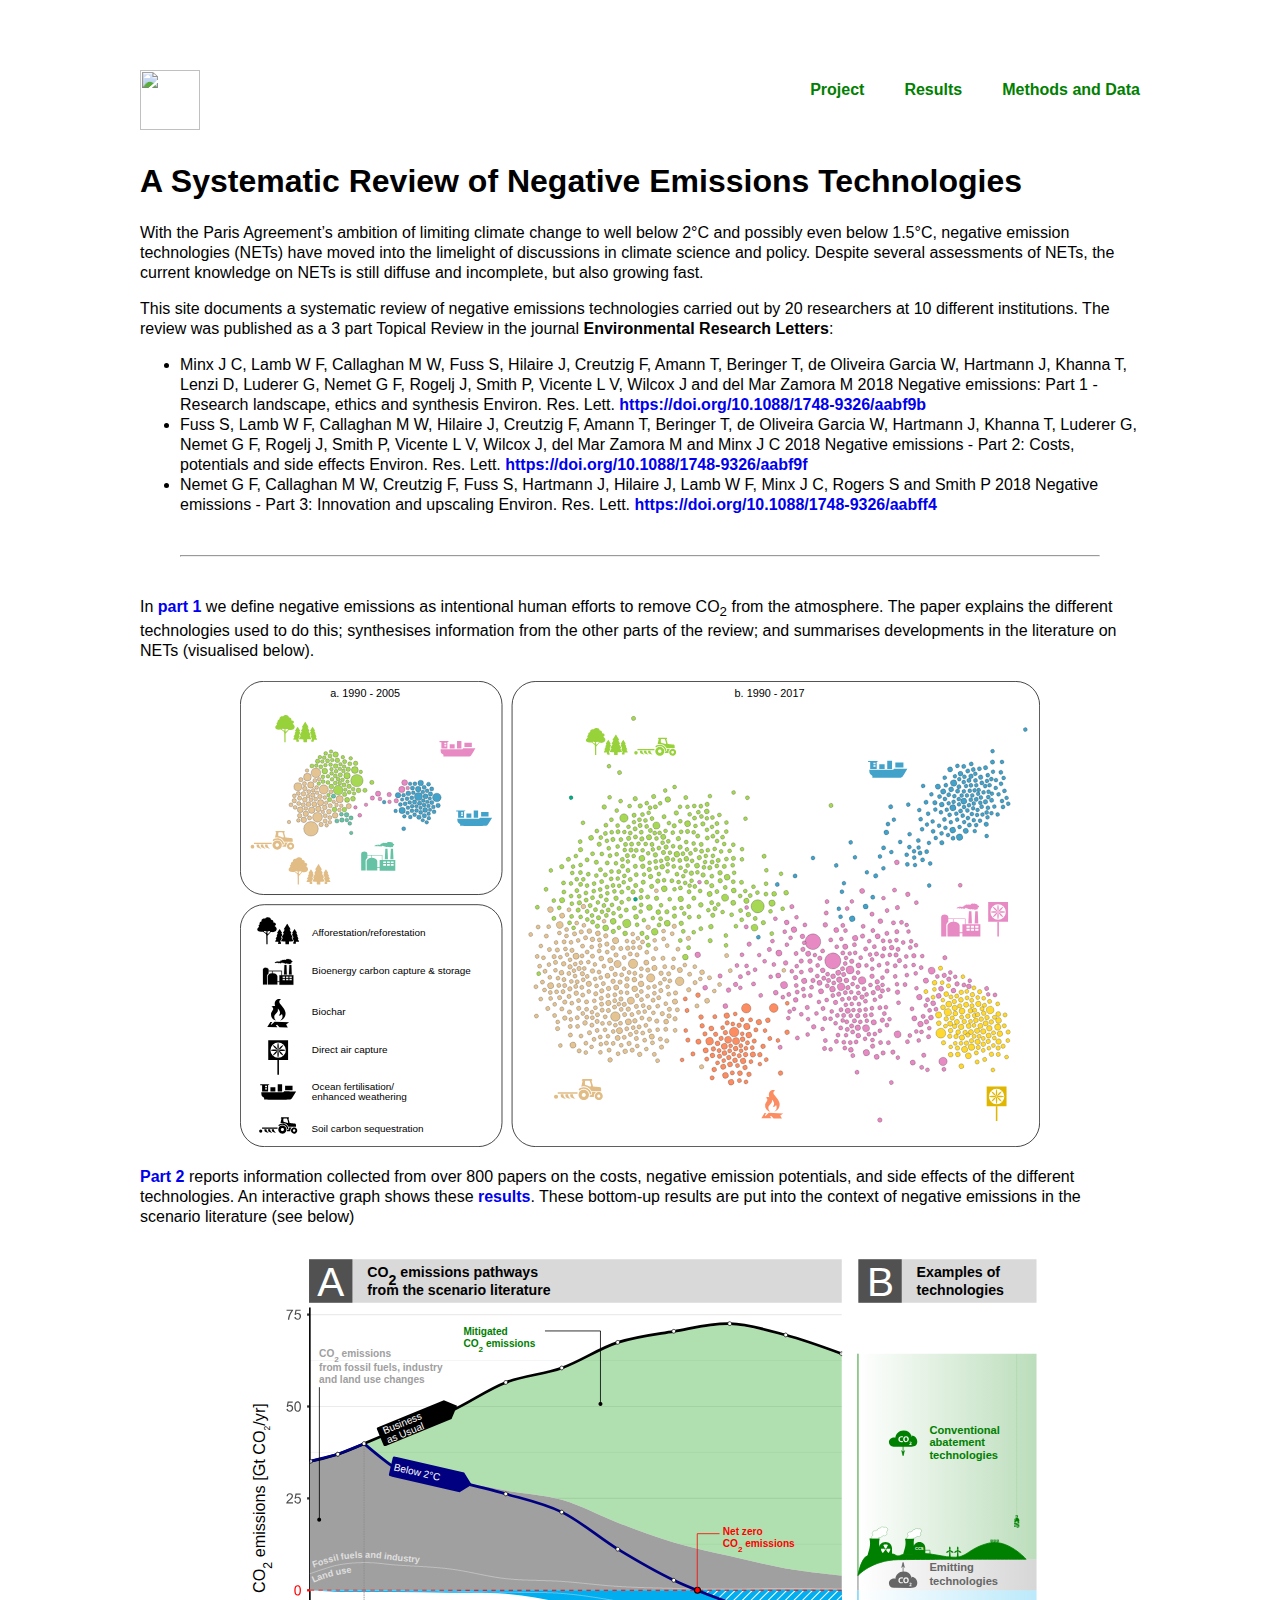
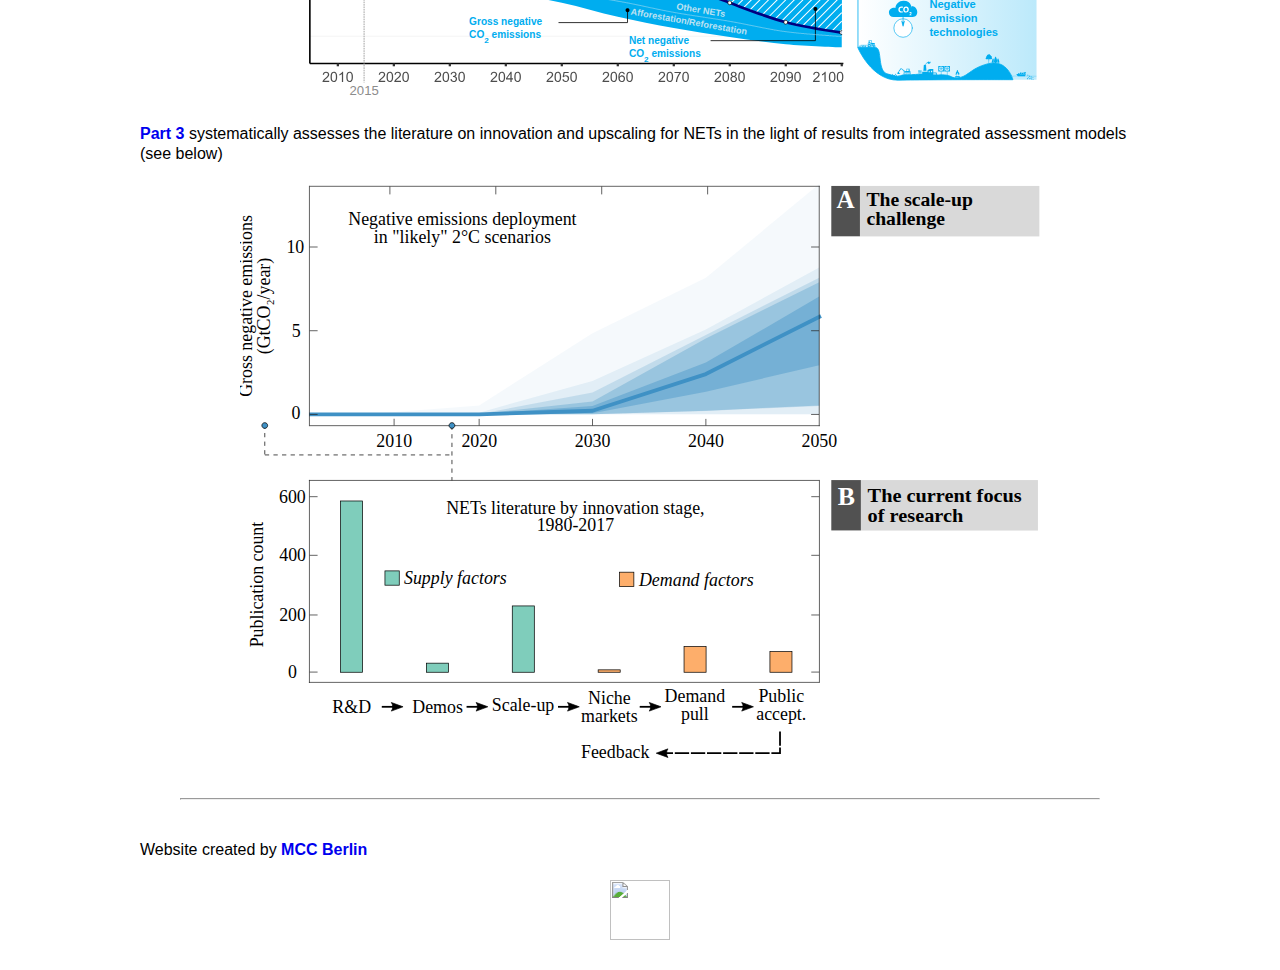
==== index.html @ 325e1fa8 "iterate website" ====
<html>
<head>

<script src="https://ajax.googleapis.com/ajax/libs/jquery/3.2.1/jquery.min.js"></script>

<meta http-equiv="Content-Type" content="text/html; charset=UTF-8" />
<title>NETs Review</title>
<link href="site/style.css" rel="stylesheet" type="text/css">
</head>

<body>

<div id="main">

  <div class="header">
    <img class="logo" src="/site/mcc-berlin-logo" height="60">
<a class="span" href="/methods/">Methods and Data</a>
<a class="span" href="/results/">Results</a>
<a class="span" href="/">Project</a>
  </div>

  <!-- <div class="inner"> -->

    <h1>A Systematic Review of Negative Emissions Technologies</h1>

    <p>With the Paris Agreement’s ambition of limiting climate change to well
      below 2°C and possibly even below 1.5°C, negative emission technologies
      (NETs) have moved into the limelight of discussions in climate science and
      policy. Despite several assessments of NETs, the current knowledge on NETs
      is still diffuse and incomplete, but also growing fast.
    </p>
    <p>This site documents a systematic review of negative emissions technologies
      carried out by 20 researchers at 10 different institutions. The review was
      published as a 3 part Topical Review in the journal
      <a href"http://iopscience.iop.org/journal/1748-9326">Environmental Research Letters</a>:
      <ul>
        <li>Minx J C, Lamb W F, Callaghan M W, Fuss S, Hilaire J, Creutzig F,
          Amann T, Beringer T, de Oliveira Garcia W, Hartmann J, Khanna T,
          Lenzi D, Luderer G, Nemet G F, Rogelj J, Smith P, Vicente L V,
          Wilcox J and del Mar Zamora M 2018 Negative emissions: Part 1 - Research landscape, ethics and synthesis Environ. Res. Lett. <a href="https://doi.org/10.1088/1748-9326/aabf9b">https://doi.org/10.1088/1748-9326/aabf9b</a></li>
        <li>Fuss S, Lamb W F, Callaghan M W, Hilaire J, Creutzig F, Amann T, Beringer T, de Oliveira Garcia W, Hartmann J, Khanna T, Luderer G, Nemet G F, Rogelj J, Smith P, Vicente L V, Wilcox J, del Mar Zamora M and Minx J C 2018 Negative emissions - Part 2: Costs, potentials and side effects Environ. Res. Lett. <a href="https://doi.org/10.1088/1748-9326/aabf9f">https://doi.org/10.1088/1748-9326/aabf9f</a></li>
        <li>Nemet G F, Callaghan M W, Creutzig F, Fuss S, Hartmann J, Hilaire J, Lamb W F, Minx J C, Rogers S and Smith P 2018 Negative emissions - Part 3: Innovation and upscaling Environ. Res. Lett. <a href="https://doi.org/10.1088/1748-9326/aabff4">https://doi.org/10.1088/1748-9326/aabff4</a></li>
      </ul>

      <!-- <h2>About NETs</h2> -->
      <hr class="padded"></hr>
      In <a href="https://doi.org/10.1088/1748-9326/aabf9b">part 1</a> we define negative emissions as intentional human efforts to remove CO<sub>2</sub> from the atmosphere. The paper explains the different technologies used to do this; synthesises information from the other parts of the review; and summarises developments in the literature on NETs (visualised below).
      <img src="/site/Fig5_bibliographic coupling network.svg" width="80%"/>
      <p><a href="https://doi.org/10.1088/1748-9326/aabf9f">Part 2</a> reports information collected from over 800 papers on the costs, negative emission potentials, and side effects of the different technologies. An interactive graph shows these  <a href="/results/#heatbars">results</a>.
        These bottom-up results are put into the context of negative emissions in the scenario literature (see below)
        <img src="/site/conceptual_plot_edited_2017-09-25.svg" width="80%">
      <p><a href="https://doi.org/10.1088/1748-9326/aabff4">Part 3</a> systematically assesses the literature on innovation and upscaling for NETs in the light of results from integrated assessment models (see below)
        <img src="/site/NETs innovation paper 3.svg" width="80%">
        <hr class="padded"></hr>

        <div class="footer">Website created by <a href="mcc-berlin.net">MCC Berlin</a>
          <img src="/site/mcc-berlin-logo" height="60"></div>




  </h3>
  <h3>



</div>

</body>

</html>
---- site/style.css ----
body {
	font: 16px Calibri, "Gill Sans", "Trebuchet MS", sans-serif;
	line-height: 1.25;
	margin: 0;
	padding: 0;
}

#main {
    align: center;
    margin-left: auto;
    margin-right: auto;

		width: 1000px;
    /* border-left: 1px solid grey;
    border-right: 1px solid grey; */
    padding: 10px;
}

/*.html-widget {
	margin-left: -40px;
}*/

div.main-container {
	width: 1100px;
	padding:0px;
	margin-left: -20px;
}

div.header {
	padding: 40px 0px 10px;
	text-align:right;
	height: 80px;
}

div.header > a.span {
	padding: 30px 0px 10px 40px;
	color: green;
	text-decoration: none;
	float: right
}

img.logo {
	float: left;
}

img {
  display: block;
  align: center;
  margin-left: auto;
  margin-right: auto;

}

.hovertext > path {
	fill: black;
}

div.inner {
  align: center;
  margin-left: auto;
  margin-right: auto;
  width: 80%;
}

/*.iframe-holder {
    width:106%;
    margin-left: -4%;
}*/

iframe {
    width:100%;
    height:100%;
    background-color: none;
    border: none;
}

a {
	text-decoration: none;
	font-weight: bolder
}

.svg-container {
  border: "1px solid black";
}

hr.padded {
	margin: 40px;
}

img {
	margin:20px auto;
}
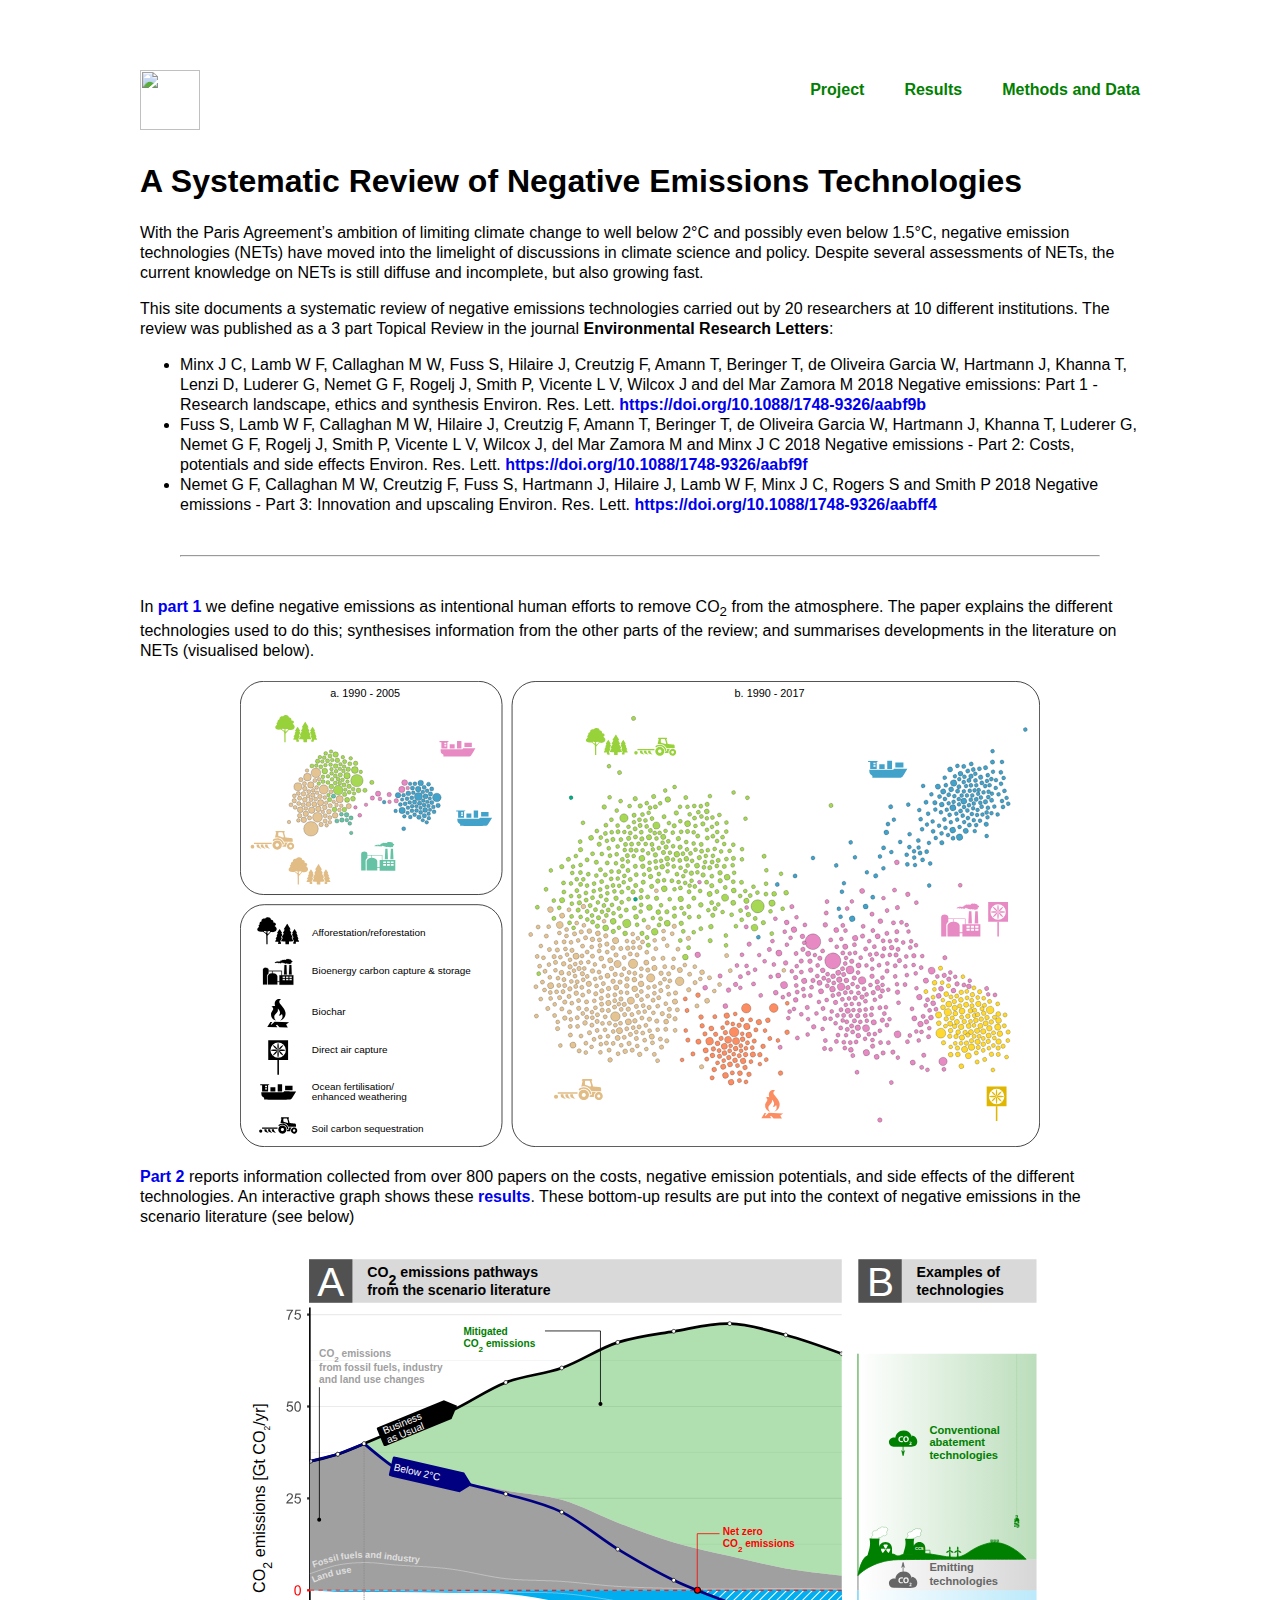
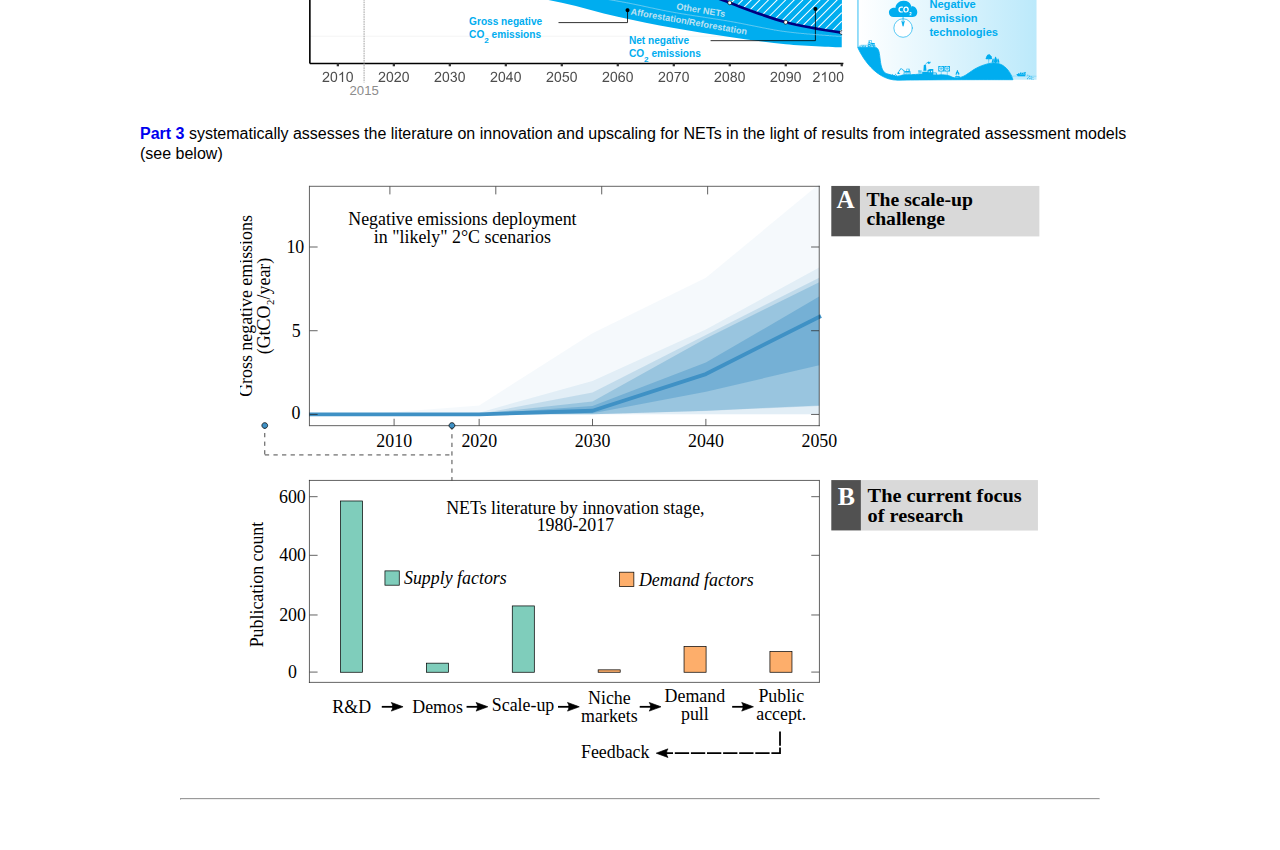
==== commit a32bd5f9: "next iteration" ====
--- a/index.html
+++ b/index.html
@@ -13,10 +13,10 @@
 <div id="main">
 
   <div class="header">
-    <img class="logo" src="/site/mcc-berlin-logo" height="60">
-<a class="span" href="/methods/">Methods and Data</a>
-<a class="span" href="/results/">Results</a>
-<a class="span" href="/">Project</a>
+    <a href="http://mcc-berlin.net"><img class="logo" src="/site/mcc-berlin-logo" height="60"></a>
+    <a class="span" href="/methods/">Methods and Data</a>
+    <a class="span" href="/results/">Results</a>
+    <a class="span" href="/">Project</a>
   </div>
 
   <!-- <div class="inner"> -->
@@ -45,16 +45,13 @@
       <!-- <h2>About NETs</h2> -->
       <hr class="padded"></hr>
       In <a href="https://doi.org/10.1088/1748-9326/aabf9b">part 1</a> we define negative emissions as intentional human efforts to remove CO<sub>2</sub> from the atmosphere. The paper explains the different technologies used to do this; synthesises information from the other parts of the review; and summarises developments in the literature on NETs (visualised below).
-      <img src="/site/Fig5_bibliographic coupling network.svg" width="80%"/>
+      <a href="https://doi.org/10.1088/1748-9326/aabf9b"><img src="/site/Fig5_bibliographic coupling network.svg" width="80%"/></a>
       <p><a href="https://doi.org/10.1088/1748-9326/aabf9f">Part 2</a> reports information collected from over 800 papers on the costs, negative emission potentials, and side effects of the different technologies. An interactive graph shows these  <a href="/results/#heatbars">results</a>.
         These bottom-up results are put into the context of negative emissions in the scenario literature (see below)
-        <img src="/site/conceptual_plot_edited_2017-09-25.svg" width="80%">
+        <a href="https://doi.org/10.1088/1748-9326/aabf9f"><img src="/site/conceptual_plot_edited_2017-09-25.svg" width="80%"></a>
       <p><a href="https://doi.org/10.1088/1748-9326/aabff4">Part 3</a> systematically assesses the literature on innovation and upscaling for NETs in the light of results from integrated assessment models (see below)
-        <img src="/site/NETs innovation paper 3.svg" width="80%">
+        <a href="https://doi.org/10.1088/1748-9326/aabff4"><img src="/site/NETs innovation paper 3.svg" width="80%"></a>
         <hr class="padded"></hr>
-
-        <div class="footer">Website created by <a href="mcc-berlin.net">MCC Berlin</a>
-          <img src="/site/mcc-berlin-logo" height="60"></div>
 
 
 
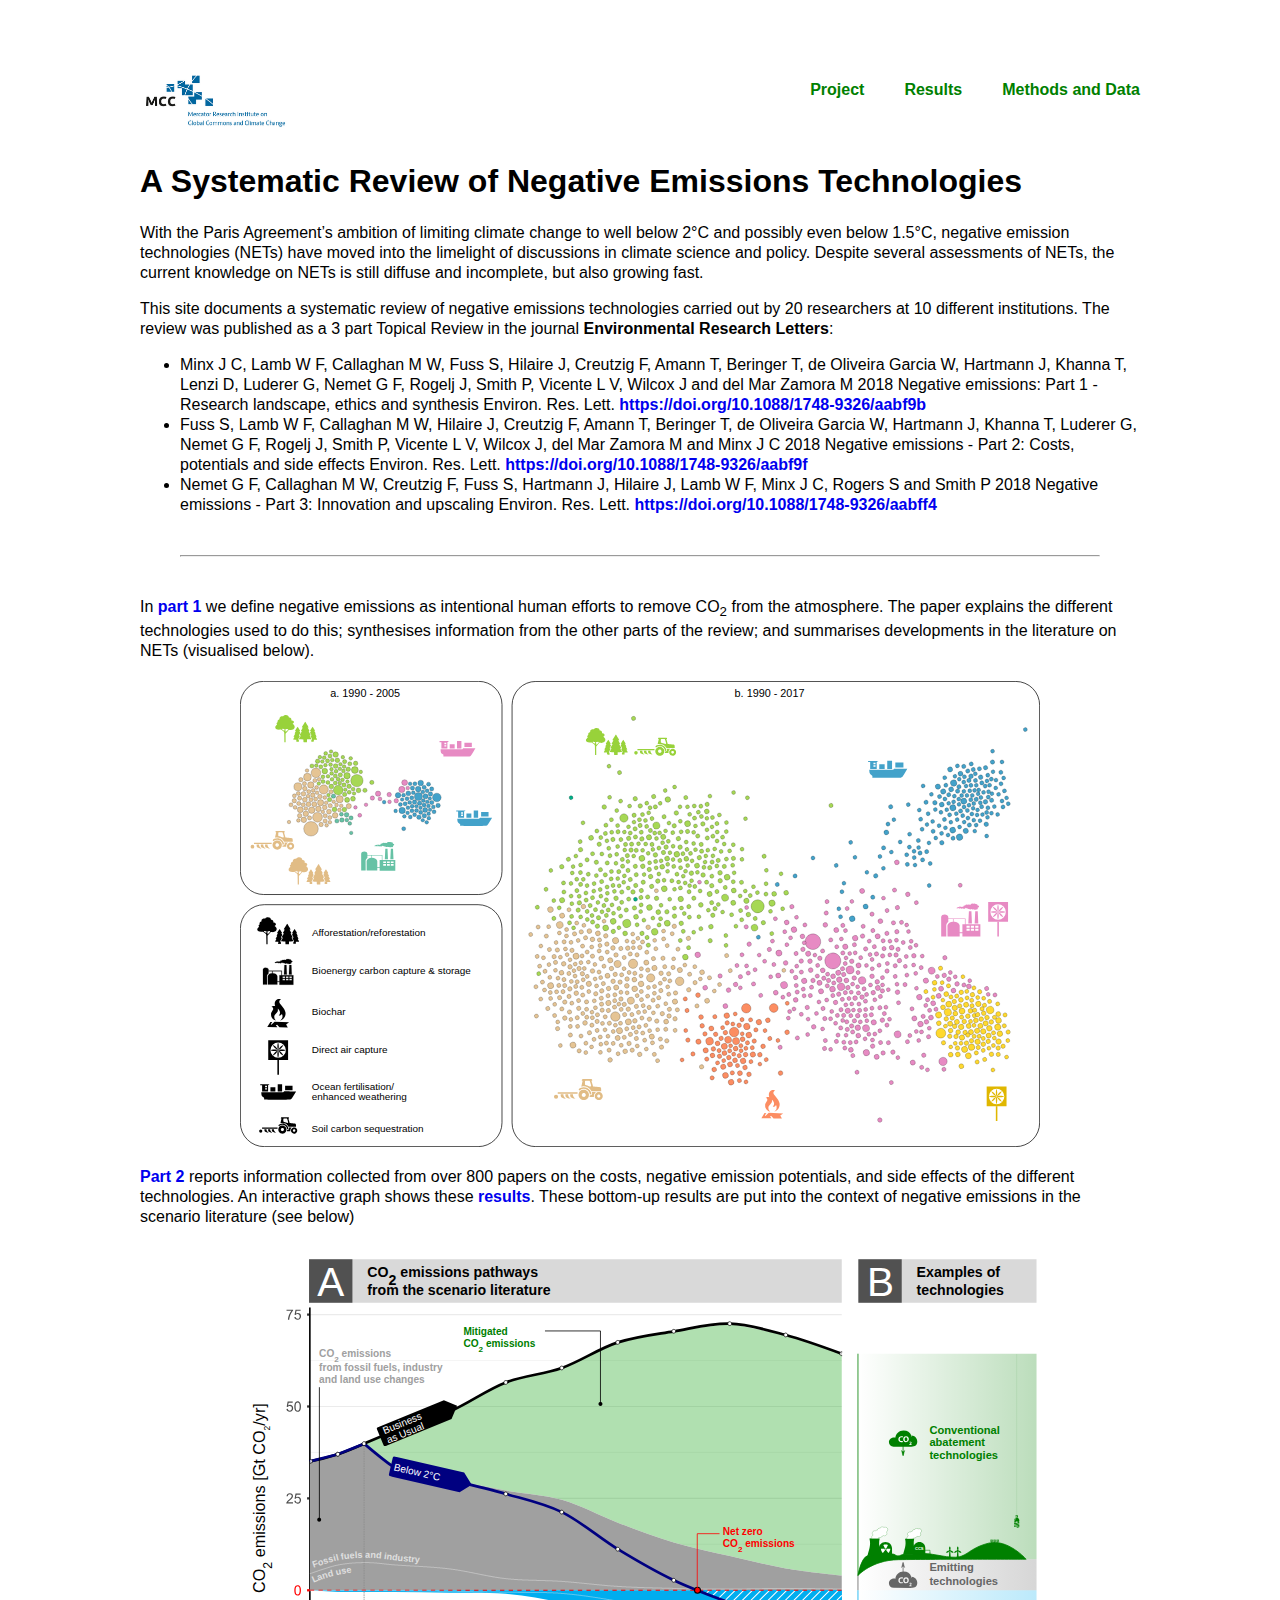
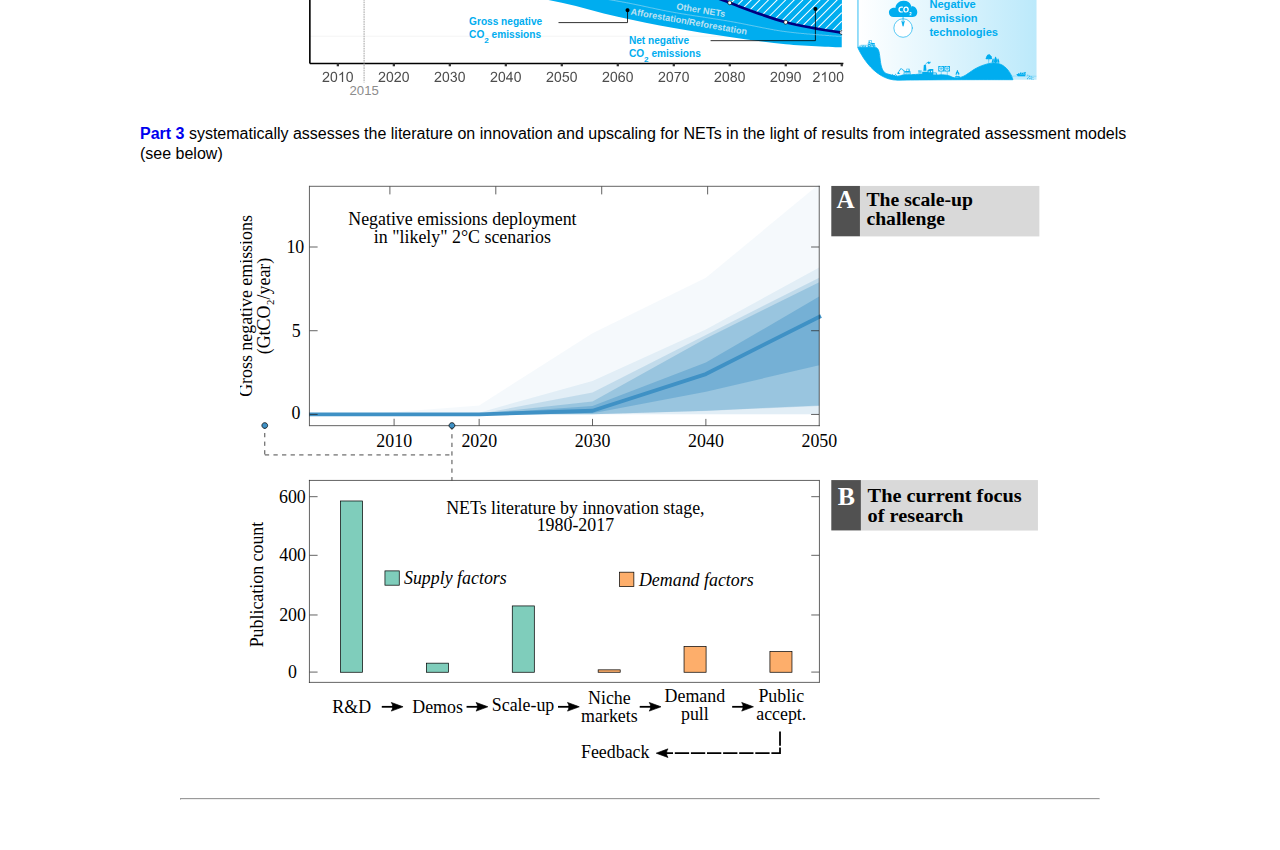
==== commit 0ae32e04: "relative paths, fix figures" ====
--- a/index.html
+++ b/index.html
@@ -13,10 +13,10 @@
 <div id="main">
 
   <div class="header">
-    <a href="http://mcc-berlin.net"><img class="logo" src="/site/mcc-berlin-logo" height="60"></a>
-    <a class="span" href="/methods/">Methods and Data</a>
-    <a class="span" href="/results/">Results</a>
-    <a class="span" href="/">Project</a>
+    <a href="https://www.mcc-berlin.net"><img class="logo" src="site/mcc-berlin-logo.png" height="60"></a>
+    <a class="span" href="methods/">Methods and Data</a>
+    <a class="span" href="results/">Results</a>
+    <a class="span" href="">Project</a>
   </div>
 
   <!-- <div class="inner"> -->
@@ -45,12 +45,12 @@
       <!-- <h2>About NETs</h2> -->
       <hr class="padded"></hr>
       In <a href="https://doi.org/10.1088/1748-9326/aabf9b">part 1</a> we define negative emissions as intentional human efforts to remove CO<sub>2</sub> from the atmosphere. The paper explains the different technologies used to do this; synthesises information from the other parts of the review; and summarises developments in the literature on NETs (visualised below).
-      <a href="https://doi.org/10.1088/1748-9326/aabf9b"><img src="/site/Fig5_bibliographic coupling network.svg" width="80%"/></a>
-      <p><a href="https://doi.org/10.1088/1748-9326/aabf9f">Part 2</a> reports information collected from over 800 papers on the costs, negative emission potentials, and side effects of the different technologies. An interactive graph shows these  <a href="/results/#heatbars">results</a>.
+      <a href="https://doi.org/10.1088/1748-9326/aabf9b"><img src="site/Fig5_bibliographic coupling network.svg" width="80%"/></a>
+      <p><a href="https://doi.org/10.1088/1748-9326/aabf9f">Part 2</a> reports information collected from over 800 papers on the costs, negative emission potentials, and side effects of the different technologies. An interactive graph shows these  <a href="results/#heatbars">results</a>.
         These bottom-up results are put into the context of negative emissions in the scenario literature (see below)
-        <a href="https://doi.org/10.1088/1748-9326/aabf9f"><img src="/site/conceptual_plot_edited_2017-09-25.svg" width="80%"></a>
+        <a href="https://doi.org/10.1088/1748-9326/aabf9f"><img src="site/conceptual_plot_edited_2017-09-25.svg" width="80%"></a>
       <p><a href="https://doi.org/10.1088/1748-9326/aabff4">Part 3</a> systematically assesses the literature on innovation and upscaling for NETs in the light of results from integrated assessment models (see below)
-        <a href="https://doi.org/10.1088/1748-9326/aabff4"><img src="/site/NETs innovation paper 3.svg" width="80%"></a>
+        <a href="https://doi.org/10.1088/1748-9326/aabff4"><img src="site/NETs innovation paper 3.svg" width="80%"></a>
         <hr class="padded"></hr>
 
 
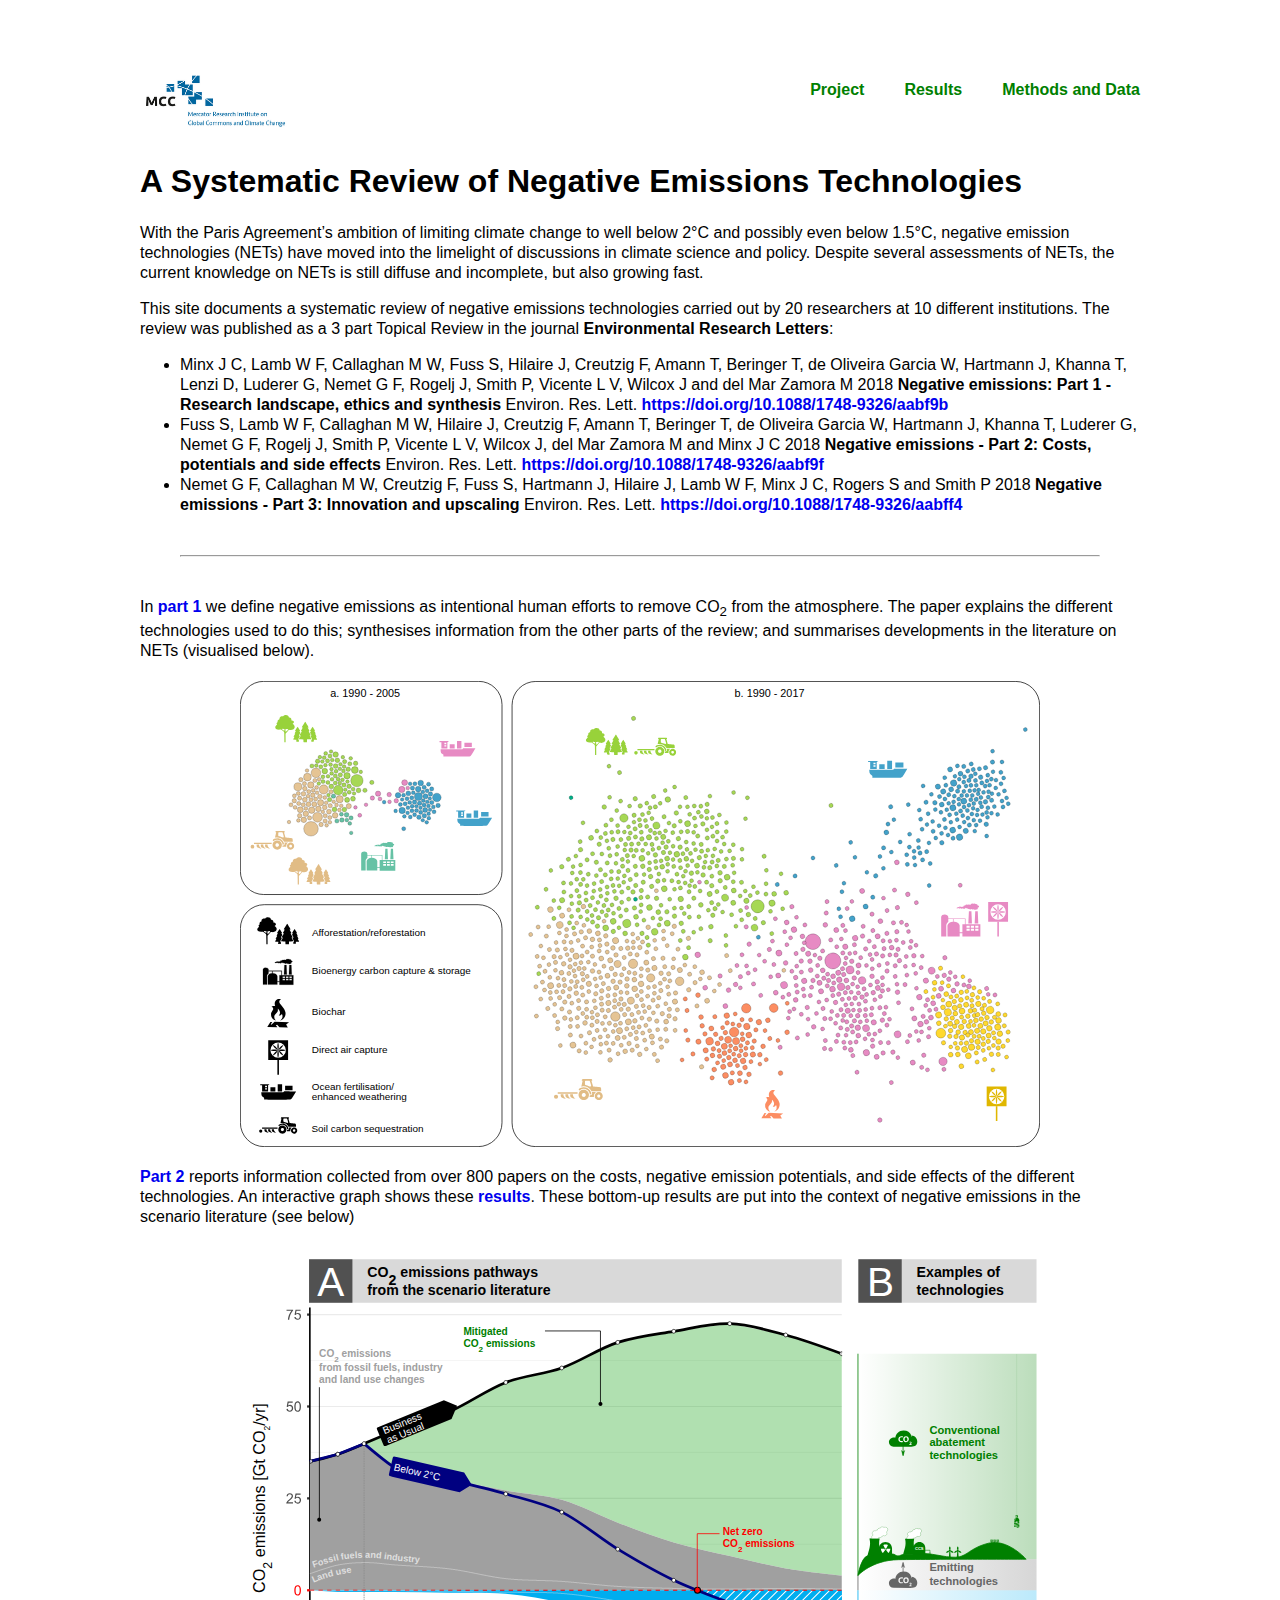
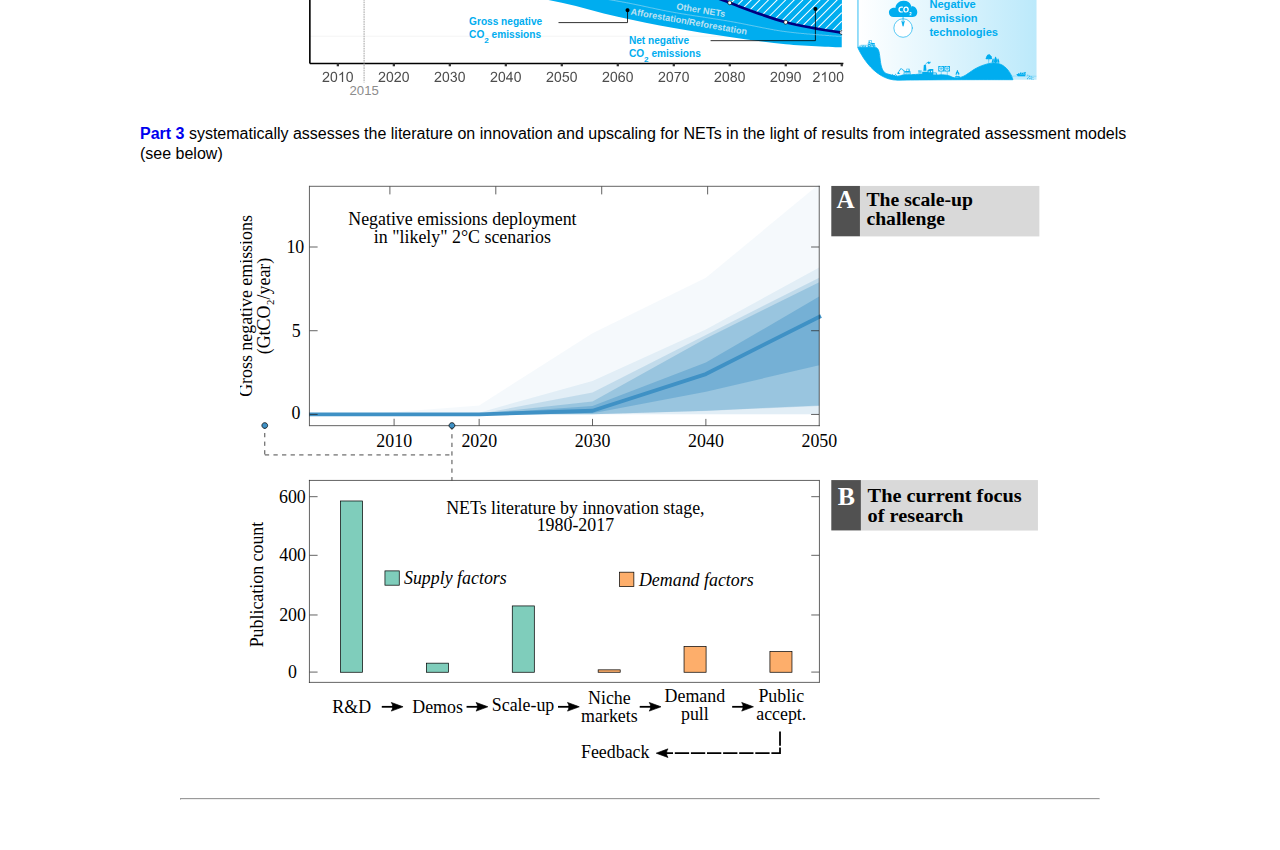
==== commit a59860cf: "fix more broken bits" ====
--- a/index.html
+++ b/index.html
@@ -37,9 +37,9 @@
         <li>Minx J C, Lamb W F, Callaghan M W, Fuss S, Hilaire J, Creutzig F,
           Amann T, Beringer T, de Oliveira Garcia W, Hartmann J, Khanna T,
           Lenzi D, Luderer G, Nemet G F, Rogelj J, Smith P, Vicente L V,
-          Wilcox J and del Mar Zamora M 2018 Negative emissions: Part 1 - Research landscape, ethics and synthesis Environ. Res. Lett. <a href="https://doi.org/10.1088/1748-9326/aabf9b">https://doi.org/10.1088/1748-9326/aabf9b</a></li>
-        <li>Fuss S, Lamb W F, Callaghan M W, Hilaire J, Creutzig F, Amann T, Beringer T, de Oliveira Garcia W, Hartmann J, Khanna T, Luderer G, Nemet G F, Rogelj J, Smith P, Vicente L V, Wilcox J, del Mar Zamora M and Minx J C 2018 Negative emissions - Part 2: Costs, potentials and side effects Environ. Res. Lett. <a href="https://doi.org/10.1088/1748-9326/aabf9f">https://doi.org/10.1088/1748-9326/aabf9f</a></li>
-        <li>Nemet G F, Callaghan M W, Creutzig F, Fuss S, Hartmann J, Hilaire J, Lamb W F, Minx J C, Rogers S and Smith P 2018 Negative emissions - Part 3: Innovation and upscaling Environ. Res. Lett. <a href="https://doi.org/10.1088/1748-9326/aabff4">https://doi.org/10.1088/1748-9326/aabff4</a></li>
+          Wilcox J and del Mar Zamora M 2018 <b>Negative emissions: Part 1 - Research landscape, ethics and synthesis</b> Environ. Res. Lett. <a href="https://doi.org/10.1088/1748-9326/aabf9b">https://doi.org/10.1088/1748-9326/aabf9b</a></li>
+        <li>Fuss S, Lamb W F, Callaghan M W, Hilaire J, Creutzig F, Amann T, Beringer T, de Oliveira Garcia W, Hartmann J, Khanna T, Luderer G, Nemet G F, Rogelj J, Smith P, Vicente L V, Wilcox J, del Mar Zamora M and Minx J C 2018 <b>Negative emissions - Part 2: Costs, potentials and side effects</b> Environ. Res. Lett. <a href="https://doi.org/10.1088/1748-9326/aabf9f">https://doi.org/10.1088/1748-9326/aabf9f</a></li>
+        <li>Nemet G F, Callaghan M W, Creutzig F, Fuss S, Hartmann J, Hilaire J, Lamb W F, Minx J C, Rogers S and Smith P 2018 <b>Negative emissions - Part 3: Innovation and upscaling</b> Environ. Res. Lett. <a href="https://doi.org/10.1088/1748-9326/aabff4">https://doi.org/10.1088/1748-9326/aabff4</a></li>
       </ul>
 
       <!-- <h2>About NETs</h2> -->
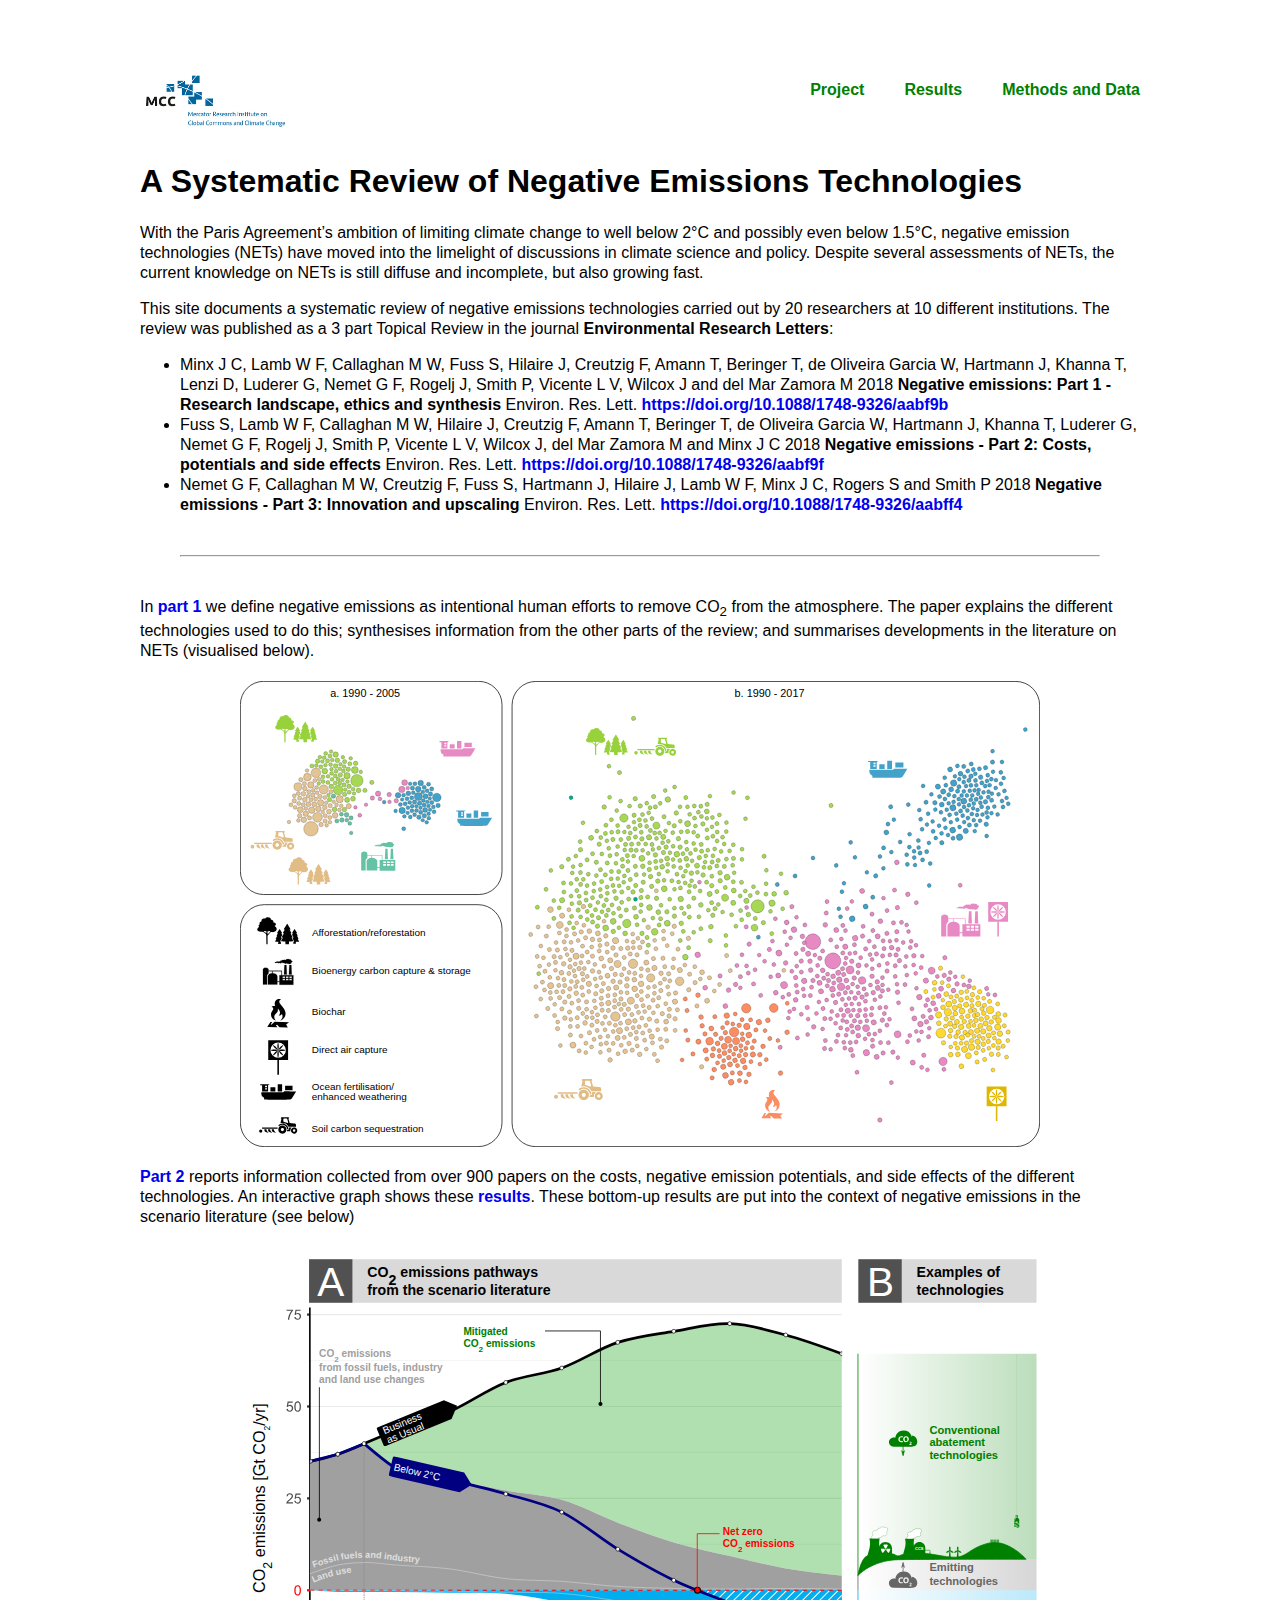
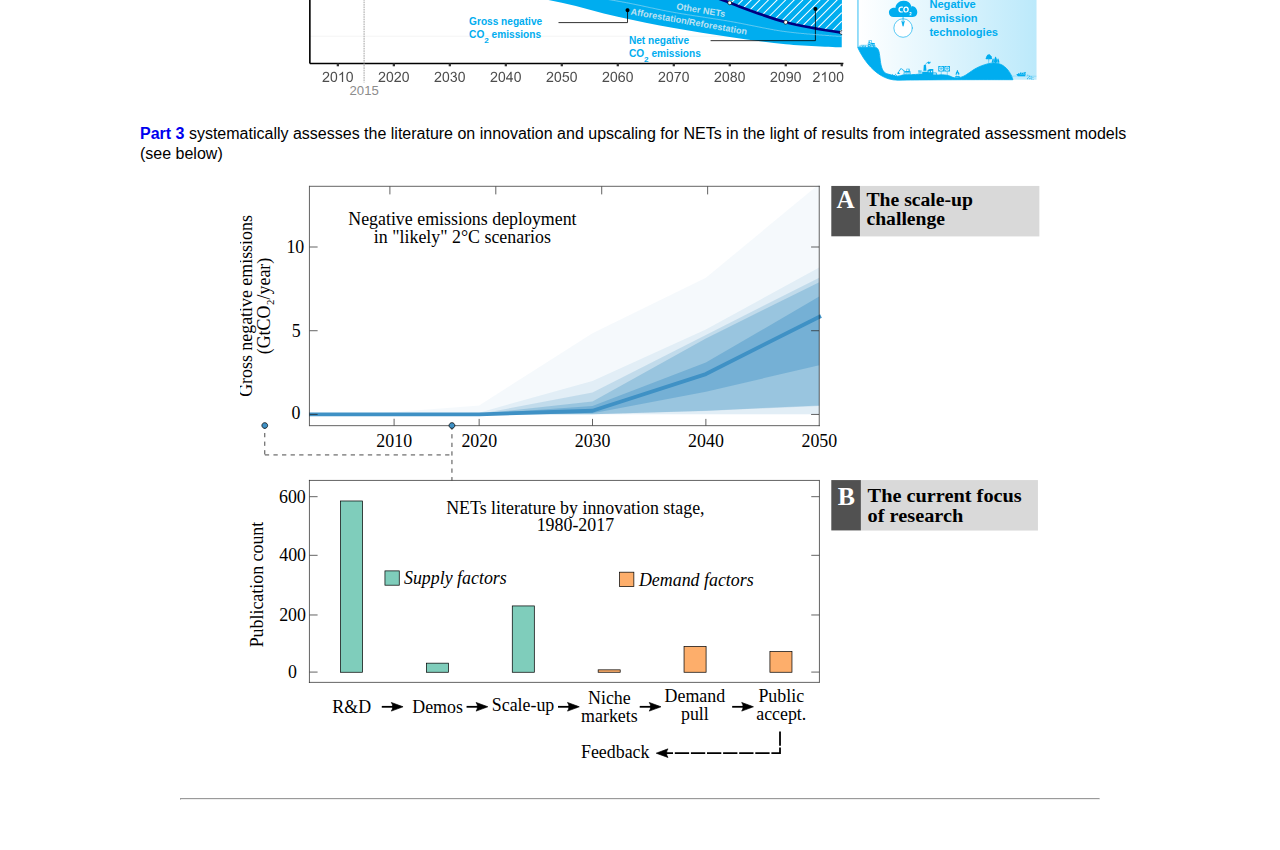
==== commit 59d58940: "fix out of date number" ====
--- a/index.html
+++ b/index.html
@@ -46,7 +46,7 @@
       <hr class="padded"></hr>
       In <a href="https://doi.org/10.1088/1748-9326/aabf9b">part 1</a> we define negative emissions as intentional human efforts to remove CO<sub>2</sub> from the atmosphere. The paper explains the different technologies used to do this; synthesises information from the other parts of the review; and summarises developments in the literature on NETs (visualised below).
       <a href="https://doi.org/10.1088/1748-9326/aabf9b"><img src="site/Fig5_bibliographic coupling network.svg" width="80%"/></a>
-      <p><a href="https://doi.org/10.1088/1748-9326/aabf9f">Part 2</a> reports information collected from over 800 papers on the costs, negative emission potentials, and side effects of the different technologies. An interactive graph shows these  <a href="results/#heatbars">results</a>.
+      <p><a href="https://doi.org/10.1088/1748-9326/aabf9f">Part 2</a> reports information collected from over 900 papers on the costs, negative emission potentials, and side effects of the different technologies. An interactive graph shows these  <a href="results/#heatbars">results</a>.
         These bottom-up results are put into the context of negative emissions in the scenario literature (see below)
         <a href="https://doi.org/10.1088/1748-9326/aabf9f"><img src="site/conceptual_plot_edited_2017-09-25.svg" width="80%"></a>
       <p><a href="https://doi.org/10.1088/1748-9326/aabff4">Part 3</a> systematically assesses the literature on innovation and upscaling for NETs in the light of results from integrated assessment models (see below)
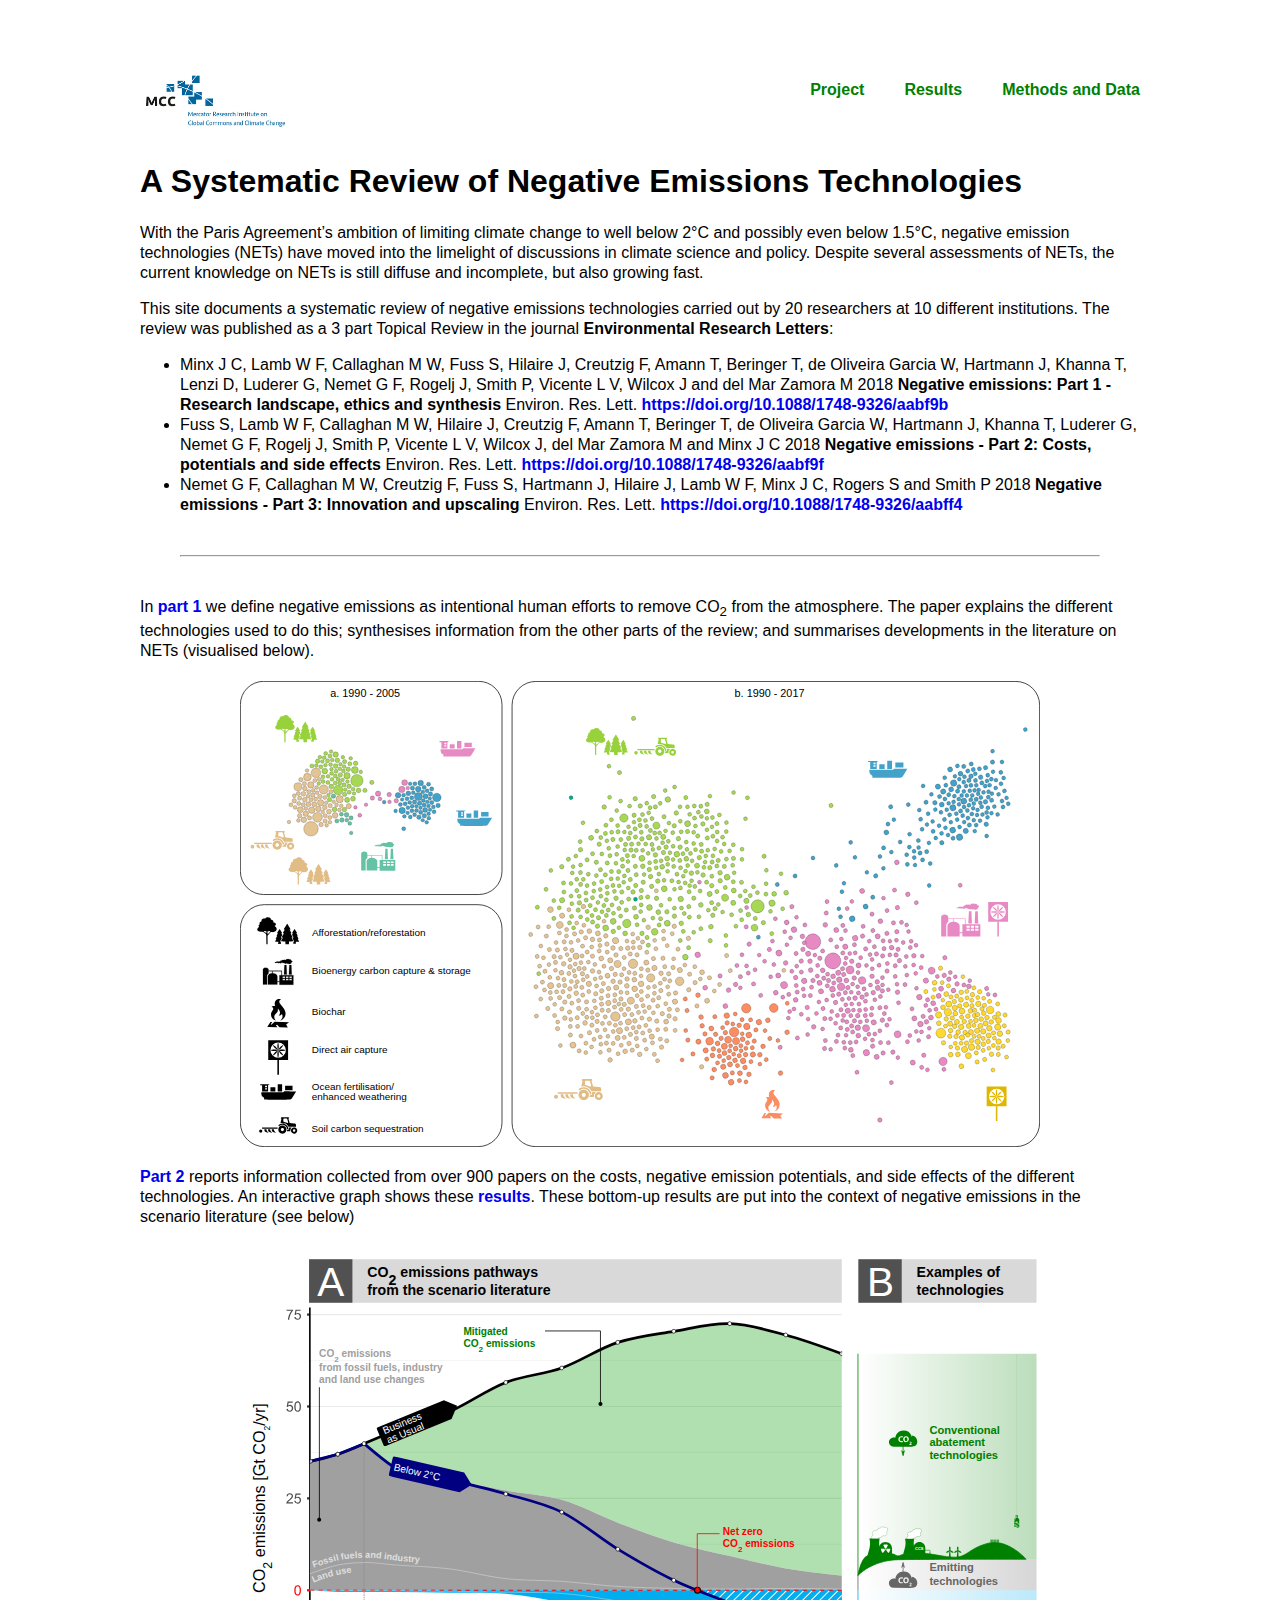
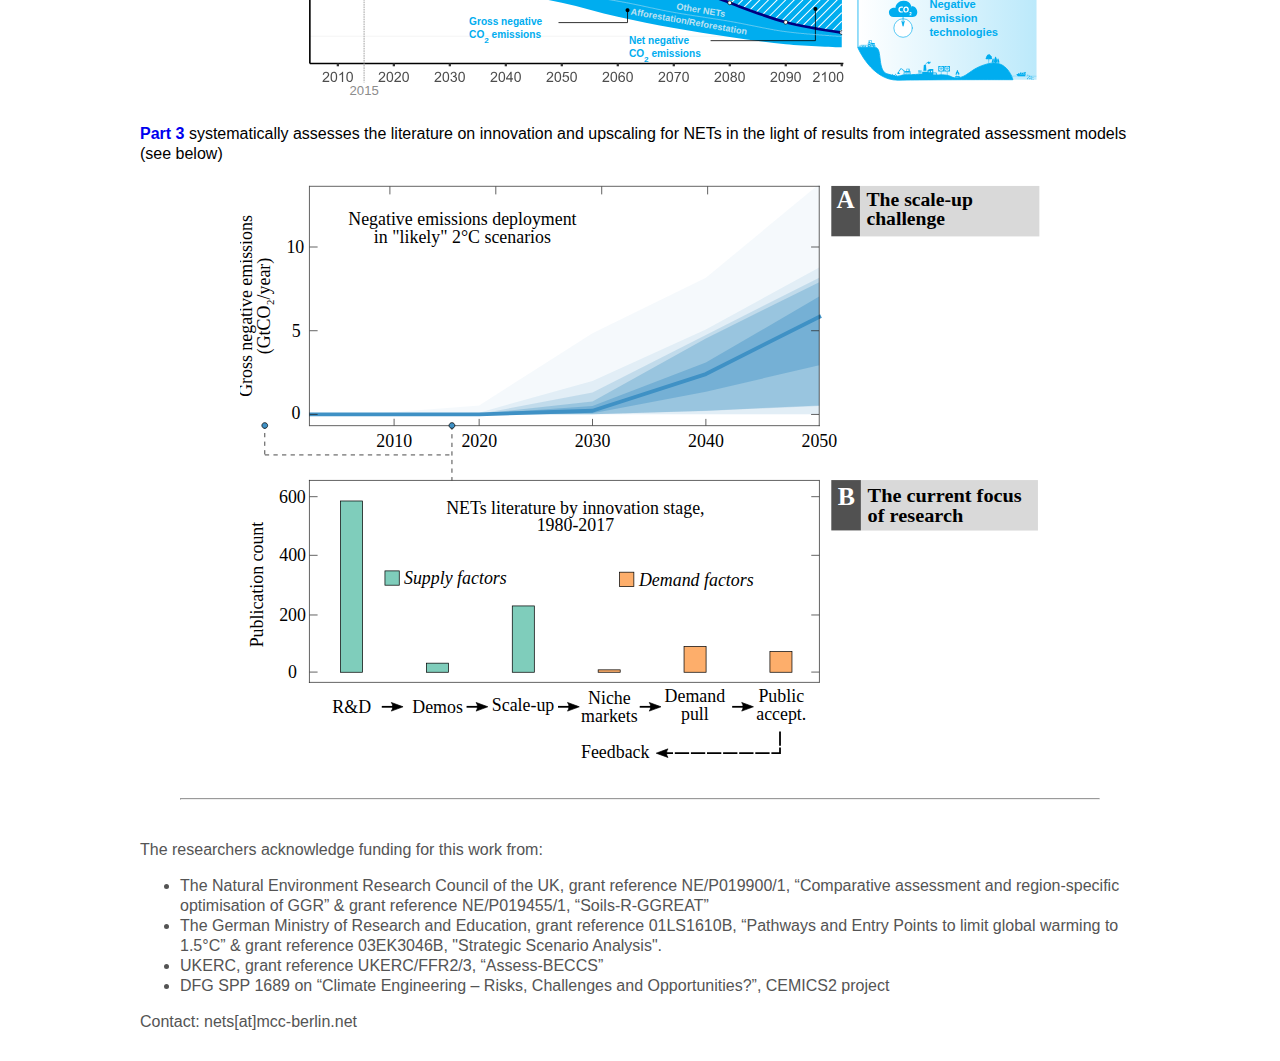
==== commit 034fae34: "ga + acknowledgements" ====
--- a/index.html
+++ b/index.html
@@ -6,6 +6,19 @@
 <meta http-equiv="Content-Type" content="text/html; charset=UTF-8" />
 <title>NETs Review</title>
 <link href="site/style.css" rel="stylesheet" type="text/css">
+
+<!-- Global site tag (gtag.js) - Google Analytics -->
+<script async src="https://www.googletagmanager.com/gtag/js?id=UA-119665256-1"></script>
+<script>
+  window.dataLayer = window.dataLayer || [];
+  function gtag(){dataLayer.push(arguments);}
+  gtag('js', new Date());
+
+  gtag('config', 'UA-119665256-1');
+</script>
+
+
+
 </head>
 
 <body>
@@ -53,6 +66,21 @@
         <a href="https://doi.org/10.1088/1748-9326/aabff4"><img src="site/NETs innovation paper 3.svg" width="80%"></a>
         <hr class="padded"></hr>
 
+        <div class="footer">
+        The researchers acknowledge funding for this work from:
+
+          <ul>
+
+         <li>The Natural Environment Research Council of the UK, grant reference NE/P019900/1, “Comparative assessment and region-specific optimisation of GGR” & grant reference NE/P019455/1, “Soils-R-GGREAT”
+
+         <li>The German Ministry of Research and Education, grant reference 01LS1610B, “Pathways and Entry Points to limit global warming to 1.5°C” & grant reference 03EK3046B, "Strategic Scenario Analysis".
+
+         <li>UKERC, grant reference UKERC/FFR2/3, “Assess-BECCS”
+
+         <li>DFG SPP 1689 on “Climate Engineering – Risks, Challenges and Opportunities?”, CEMICS2 project
+       </ul>
+       <p>Contact: nets[at]mcc-berlin.net
+       </div>
 
 
 
--- a/site/style.css
+++ b/site/style.css
@@ -90,3 +90,7 @@
 img {
 	margin:20px auto;
 }
+
+div.footer {
+	color: #545454;
+}
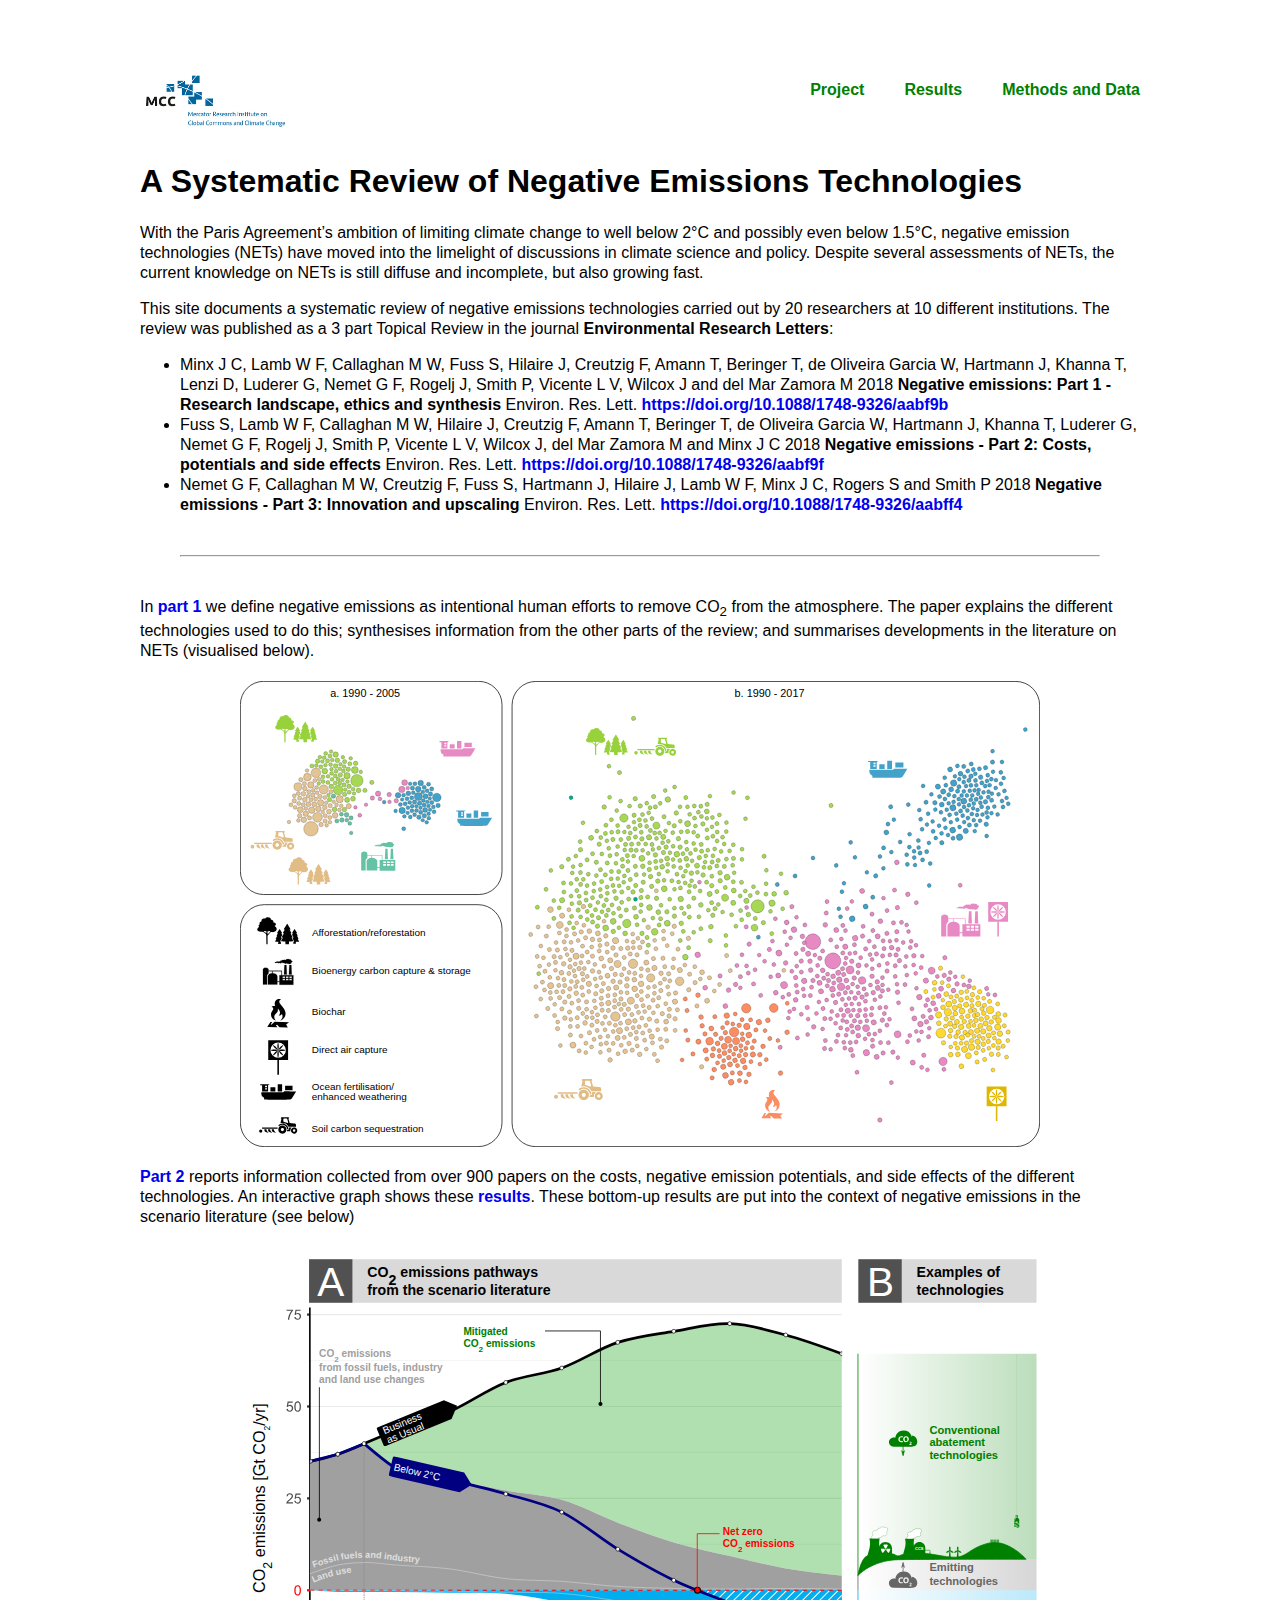
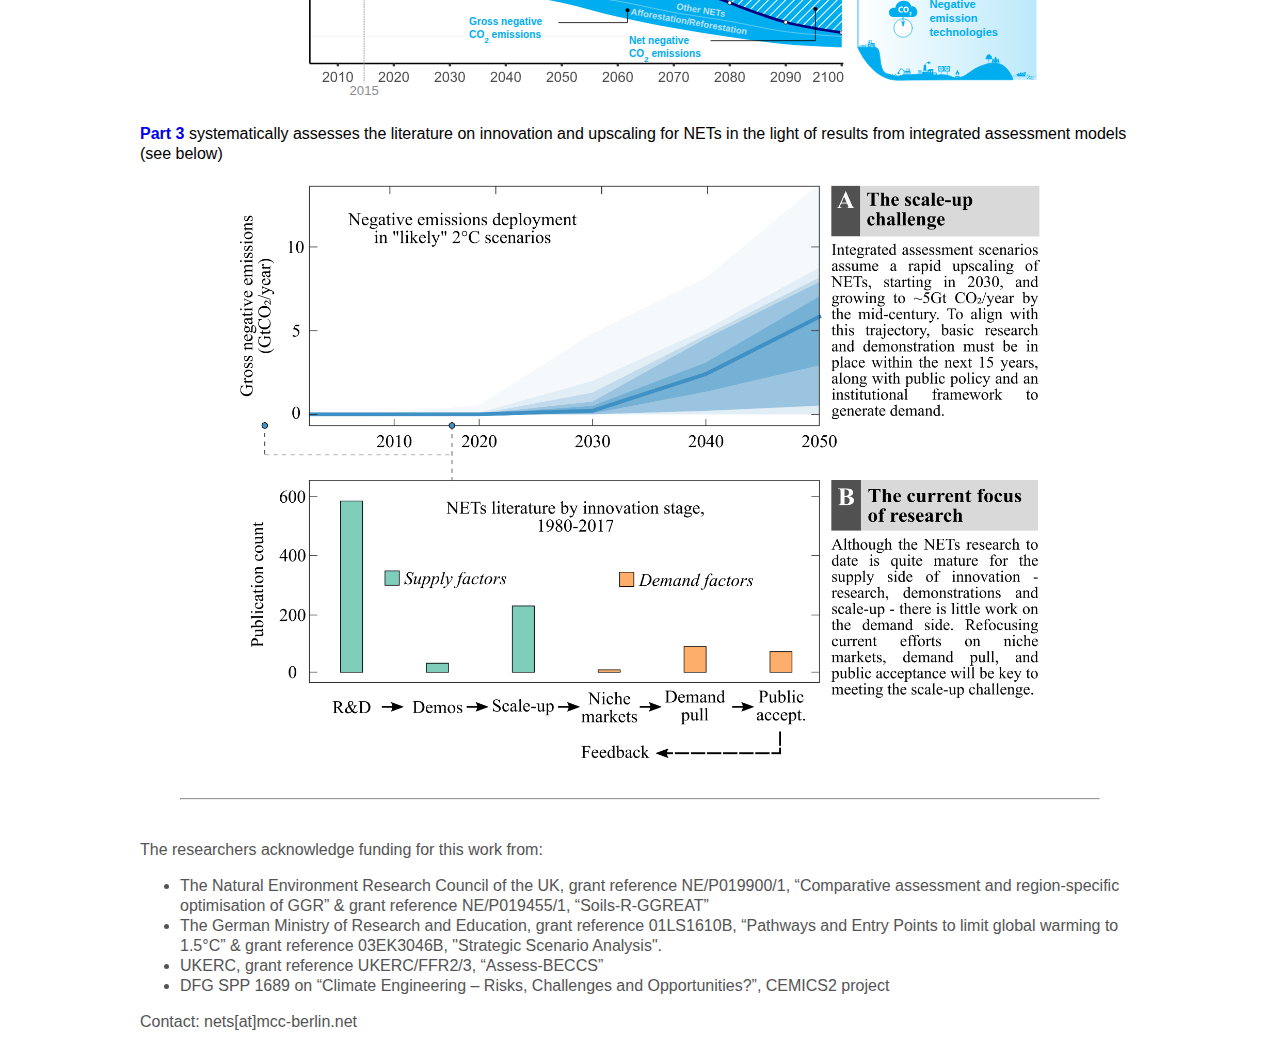
==== commit 7b9a14f8: "png figure for paper 3" ====
--- a/index.html
+++ b/index.html
@@ -63,7 +63,7 @@
         These bottom-up results are put into the context of negative emissions in the scenario literature (see below)
         <a href="https://doi.org/10.1088/1748-9326/aabf9f"><img src="site/conceptual_plot_edited_2017-09-25.svg" width="80%"></a>
       <p><a href="https://doi.org/10.1088/1748-9326/aabff4">Part 3</a> systematically assesses the literature on innovation and upscaling for NETs in the light of results from integrated assessment models (see below)
-        <a href="https://doi.org/10.1088/1748-9326/aabff4"><img src="site/NETs innovation paper 3.svg" width="80%"></a>
+        <a href="https://doi.org/10.1088/1748-9326/aabff4"><img src="site/NETs innovation paper 3.png" width="80%"></a>
         <hr class="padded"></hr>
 
         <div class="footer">
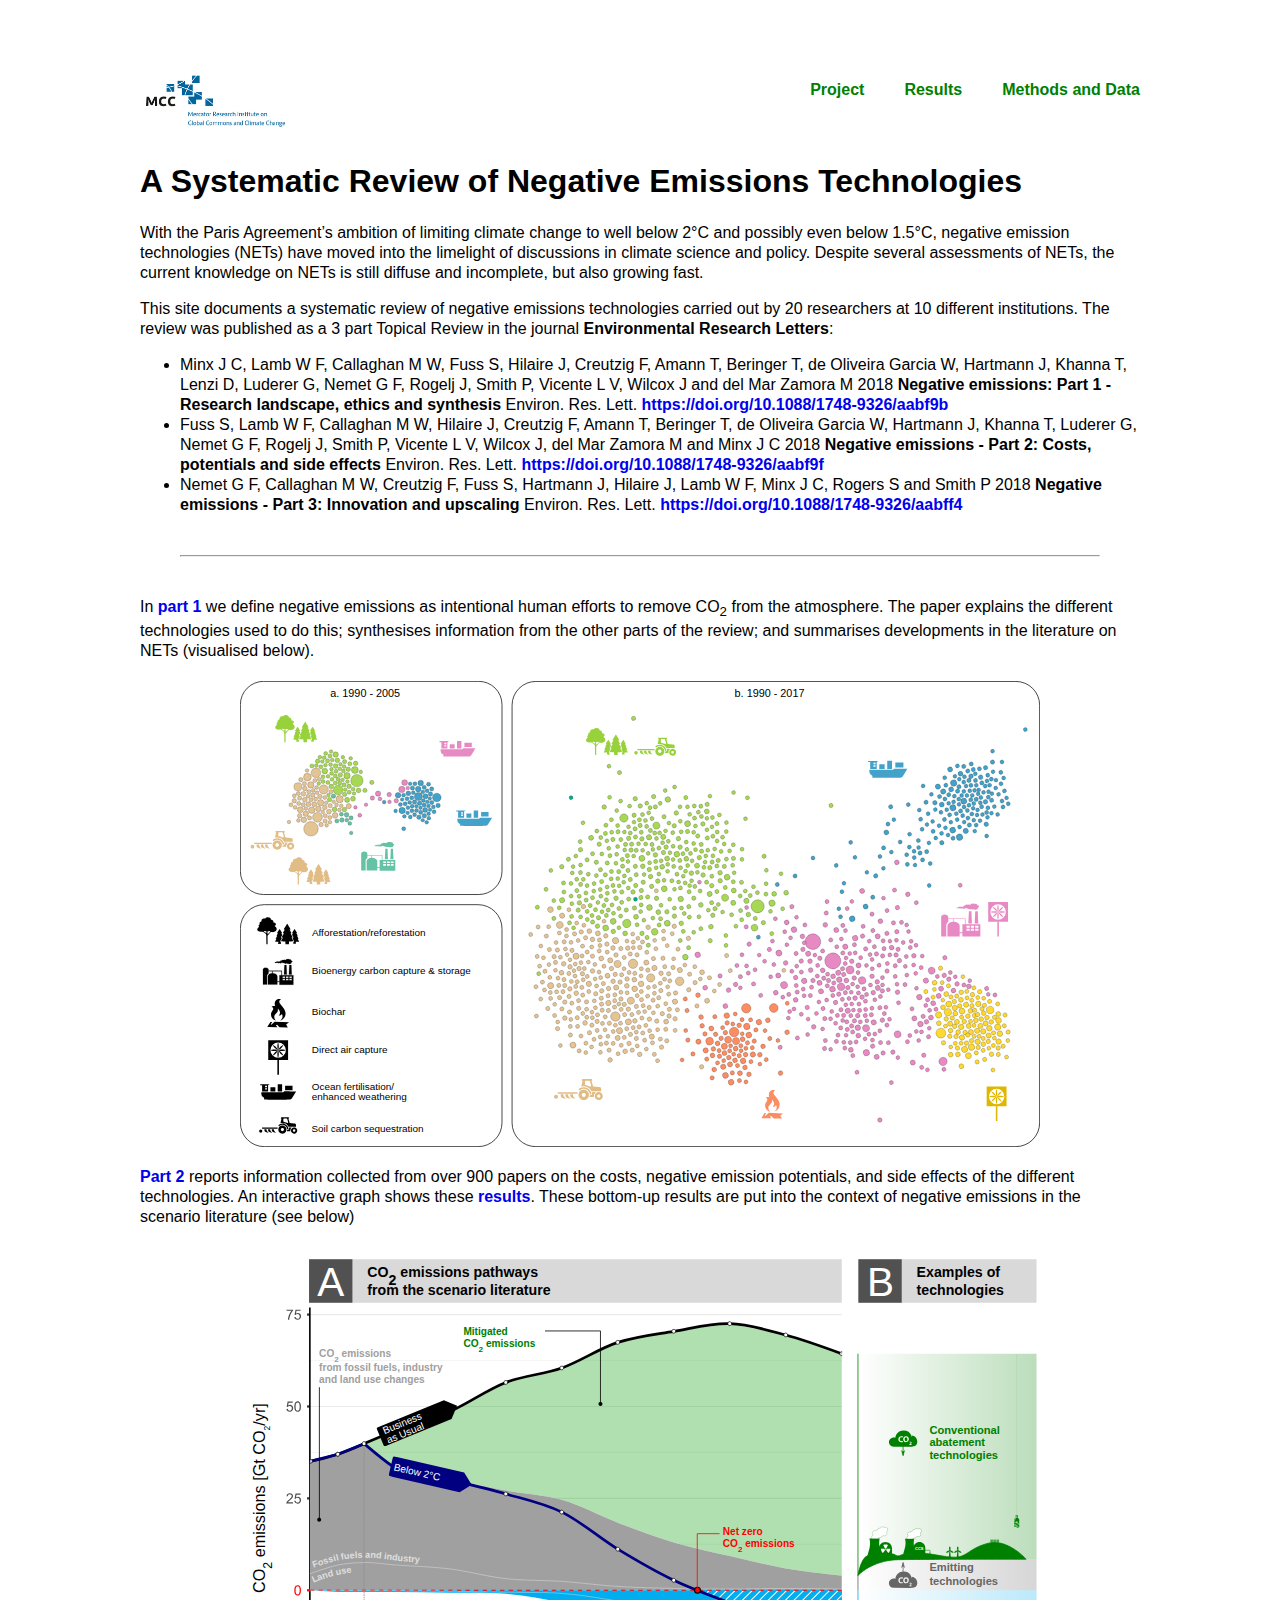
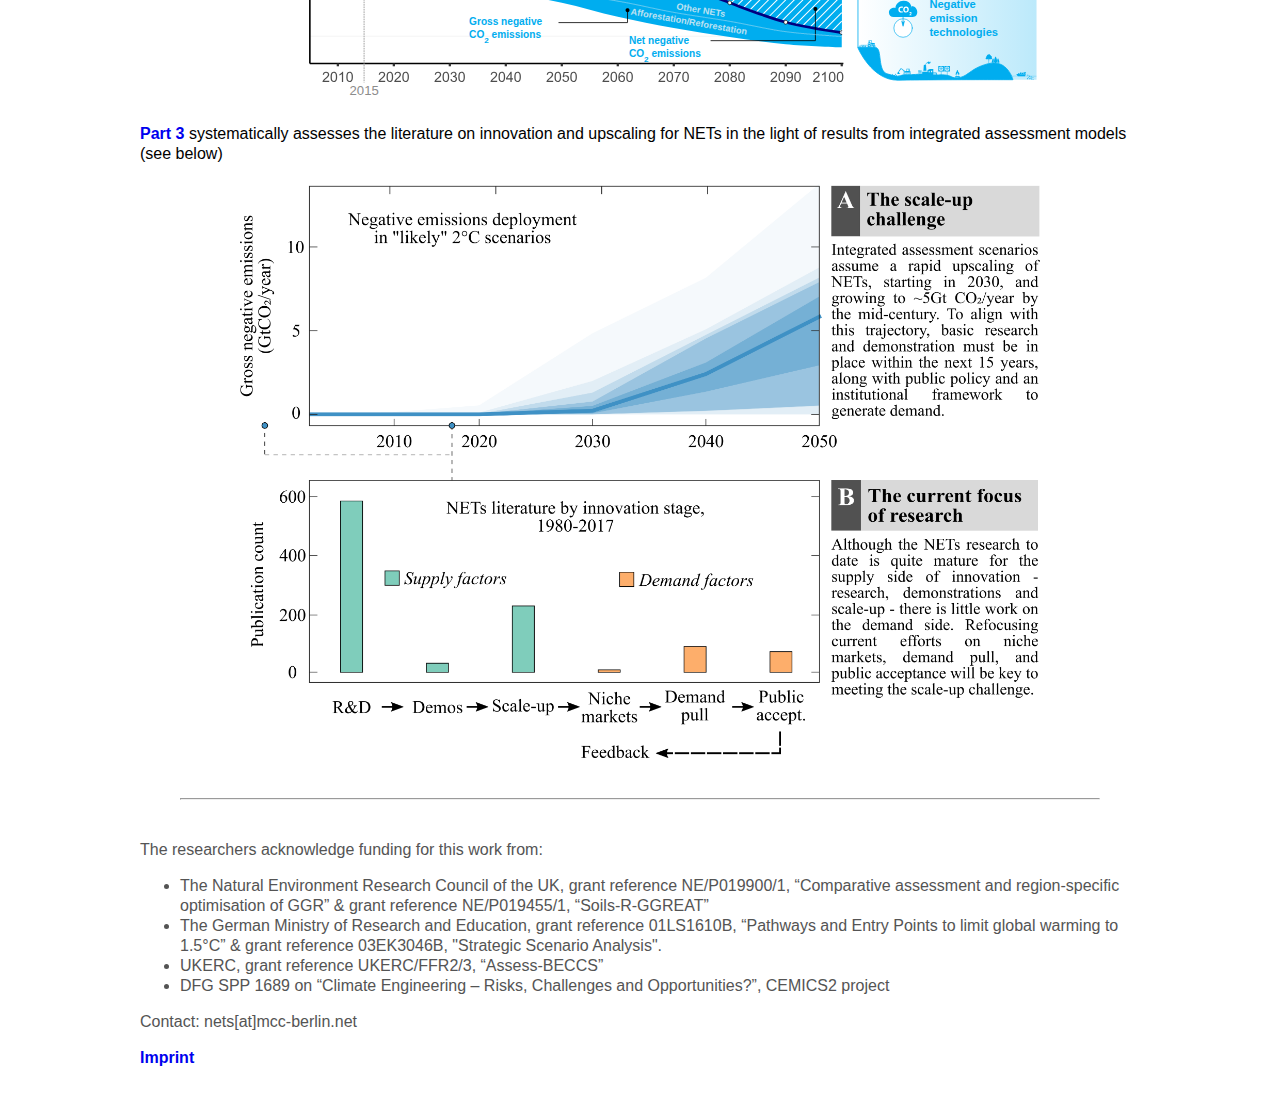
==== commit f1fc536a: "impressum" ====
--- a/index.html
+++ b/index.html
@@ -80,6 +80,8 @@
          <li>DFG SPP 1689 on “Climate Engineering – Risks, Challenges and Opportunities?”, CEMICS2 project
        </ul>
        <p>Contact: nets[at]mcc-berlin.net
+         <p>
+         <a href="impressum">Imprint</a>
        </div>
 
 
